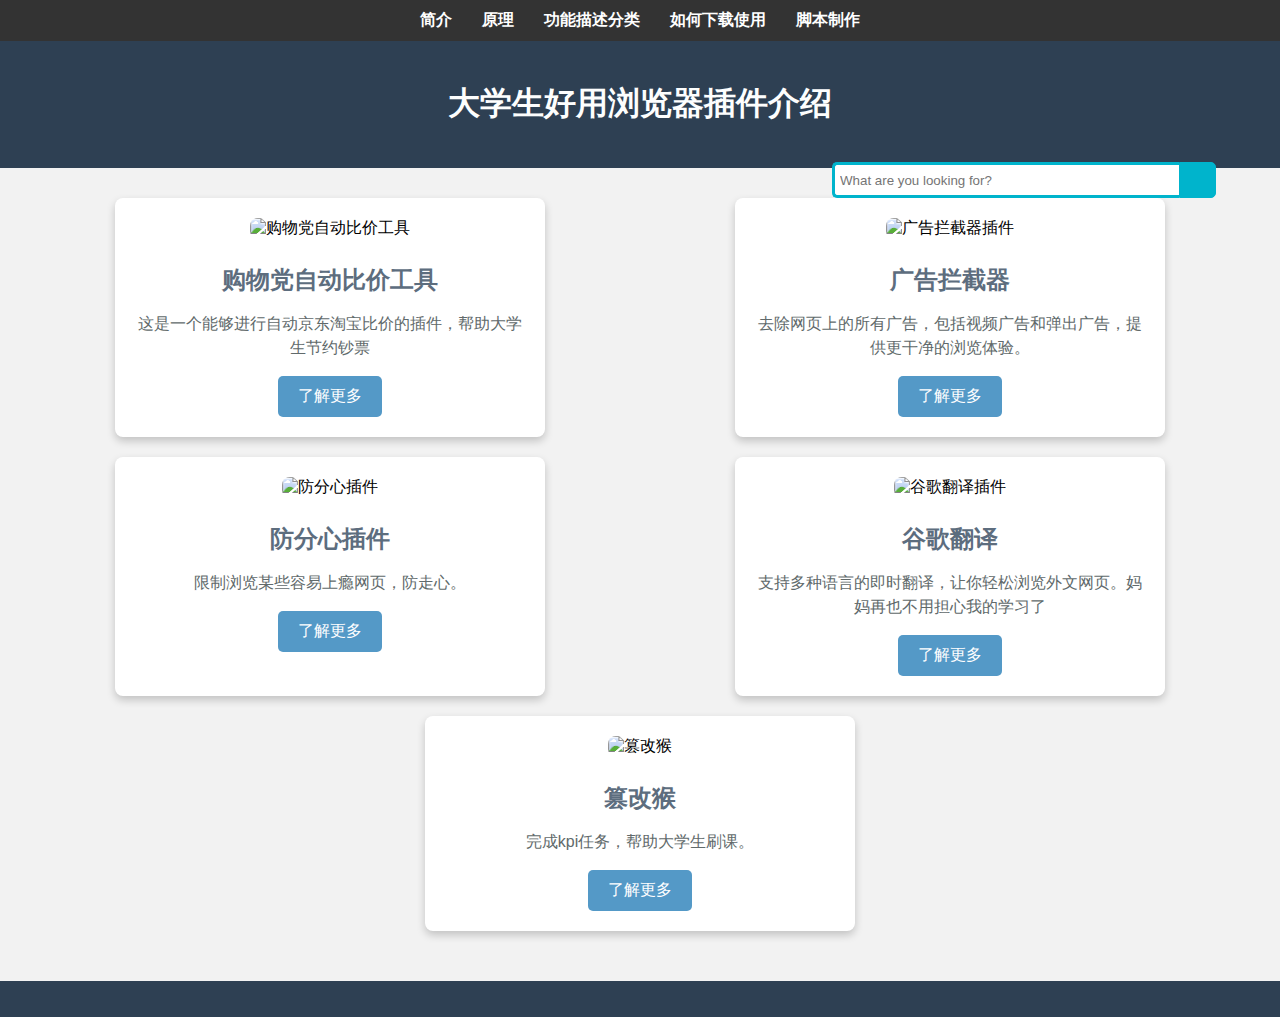
==== index.html @ c026d99a "Add files via upload" ====
<!DOCTYPE html>
<html lang="en">
<head>
    <meta charset="UTF-8">
    <meta name="viewport" content="width=device-width, initial-scale=1.0">
    <title>大学生好用浏览器插件介绍</title>
    <link rel="stylesheet" href="web.css">
</head>
<body>
    <nav class="navbar">
        <div class="nav-container">
            <ul class="nav-list">
                <li><a href="introduction.html">简介</a></li>
                <li><a href="principle.html">原理</a></li>
                <li><a href="functionclassify.html.html">功能描述分类</a></li>
                <li><a href="use.html">如何下载使用</a></li>
                <li><a href="make.html">脚本制作</a></li>
            </ul>
        </div>
    </nav>
    <header>
        <h1>大学生好用浏览器插件介绍</h1>
        <div class="wrap">
            <div class="search">
                <input type="text" class="searchTerm" placeholder="What are you looking for?" id="searchInput">
                <button type="submit" class="searchButton" onclick="searchArticles()">
                    <i class="fa fa-search"></i>
                </button>
            </div>
        </div>
        <script>
            function searchArticles() {
                var input = document.getElementById('searchInput').value.toUpperCase();
                var articles = document.querySelectorAll('.article');
                for (var i = 0; i < articles.length; i++) {
                    var title = articles[i].getAttribute('data-title').toUpperCase();
                    if (title.includes(input)) {
                        articles[i].style.display = "";
                    } else {
                        articles[i].style.display = "none";
                    }
                }
            }
        </script>
    </header>
    <main>
        <section class="plugin" id="plugin-1">
            <img src="/Users/nifangqin/Desktop/web/shoppingcompare.png" alt="购物党自动比价工具">
            <h2>购物党自动比价工具</h2>
            <p>这是一个能够进行自动京东淘宝比价的插件，帮助大学生节约钞票</p>
            <a href="https://chromewebstore.google.com/detail/%E8%B4%AD%E7%89%A9%E5%85%9A%E8%87%AA%E5%8A%A8%E6%AF%94%E4%BB%B7%E5%B7%A5%E5%85%B7/jgphnjokjhjlcnnajmfjlacjnjkhleah">了解更多</a>
        </section>
        <section class="plugin" id="plugin-2">
            <img src="/Users/nifangqin/Desktop/web/adprotect.png" alt="广告拦截器插件">
            <h2>广告拦截器</h2>
            <p>去除网页上的所有广告，包括视频广告和弹出广告，提供更干净的浏览体验。</p>
            <a href="https://chromewebstore.google.com/detail/%E5%B9%BF%E5%91%8A%E7%BB%88%E7%BB%93%E8%80%85/fpdnjdlbdmifoocedhkighhlbchbiikl">了解更多</a>
        </section>
        <section class="plugin" id="plugin-3">
            <img src="/Users/nifangqin/Desktop/web/block.png" alt="防分心插件">
            <h2>防分心插件</h2>
            <p>限制浏览某些容易上瘾网页，防走心。</p>
            <a href="https://blocksite.co/">了解更多</a>
        </section>
        <section class="plugin" id="plugin-4">
            <img src="/Users/nifangqin/Desktop/web/Googletranslation.png" alt="谷歌翻译插件">
            <h2>谷歌翻译</h2>
            <p>支持多种语言的即时翻译，让你轻松浏览外文网页。妈妈再也不用担心我的学习了</p>
            <a href="https://chromewebstore.google.com/detail/google-%E7%BF%BB%E8%AF%91/aapbdbdomjkkjkaonfhkkikfgjllcleb?utm_source=ext_app_menu">了解更多</a>
        </section>
        <section class="plugin" id="plugin-5">
            <img src="/Users/nifangqin/Desktop/web/tampermonkey.png" alt="篡改猴">
            <h2>篡改猴</h2>
            <p>完成kpi任务，帮助大学生刷课。</p>
            <a href="https://chromewebstore.google.com/detail/%E7%AF%A1%E6%94%B9%E7%8C%B4/dhdgffkkebhmkfjojejmpbldmpobfkfo">了解更多</a>
        </section>
    </main>
    <footer>
        <p></p>
    </footer>
</body>
</html>
---- web.css ----
body {
    font-family: Arial, sans-serif;
    margin: 0;
    padding: 0;
    background-color: #F5F5F5; /* 更亮的灰色作为背景色 */
}

header {
    background-color: #2E4053; /* 深蓝灰色 */
    color: #FDFEFE; /* 更亮的白色 */
    padding: 20px;
    text-align: center;
}

main {
    padding: 20px;
    display: flex;
    flex-wrap: wrap;
    justify-content: space-around;
}

.plugin {
    background-color: #ffffff;
    margin: 10px;
    padding: 20px;
    width: calc(33% - 20px);
    box-shadow: 0 4px 8px rgba(0,0,0,0.2); /* 更大的阴影效果 */
    border-radius: 8px;
    text-align: center;
}

.plugin img {
    max-width: 100%; /* 保证图片在容器内完整显示 */
    height: auto;
    border-radius: 8px;
    margin-bottom: 15px;
}

.plugin h2 {
    color: #5D6D7E; /* 柔和的蓝灰色 */
    margin: 10px 0;
}

.plugin p {
    color: #616A6B; /* 深灰色，提高可读性 */
    font-size: 16px;
    line-height: 1.5; /* 增加行高 */
}

.plugin a {
    display: inline-block;
    text-decoration: none;
    background-color: #5499C7; /* 柔和的蓝色 */
    color: #ffffff;
    padding: 10px 20px;
    border-radius: 5px;
    transition: background-color 0.3s, box-shadow 0.3s;
}

.plugin a:hover {
    background-color: #2980B9; /* 更深的蓝色 */
    box-shadow: 0 2px 4px rgba(0,0,0,0.3); /* 悬停时添加阴影 */
}

footer {
    background-color: #2E4053; /* 与头部相同的颜色 */
    color: #FDFEFE;
    text-align: center;
    padding: 10px;
    position: relative;
    width: 100%;
    margin-top: 20px;
    clear: both;
}
.navbar {
    background-color: #333; /* Dark background color */
    color: white;
    padding: 10px 0;
    text-align: center;
}

.nav-container {
    max-width: 1200px;
    margin: 0 auto;
    padding: 0 20px;
}

.nav-list {
    list-style-type: none;
    padding: 0;
    margin: 0;
    display: flex;
    justify-content: center;
    align-items: center;
}

.nav-list li {
    padding: 0 15px;
}

.nav-list li a {
    color: white;
    text-decoration: none;
    font-weight: bold;
    font-size: 16px;
}

.nav-list li a:hover {
    text-decoration: underline;
}

body{
    background: #f2f2f2;
    font-family: 'Open Sans', sans-serif;
  }
  
  .search {
    width: 100%;
    position: relative;
    display: flex;
  }
  
  .searchTerm {
    width: 100%;
    border: 3px solid #00B4CC;
    border-right: none;
    padding: 5px;
    height: 20px;
    border-radius: 5px 0 0 5px;
    outline: none;
    color: #9DBFAF;
  }
  
  .searchTerm:focus{
    color: #00B4CC;
  }
  
  .searchButton {
    width: 40px;
    height: 36px;
    border: 1px solid #00B4CC;
    background: #00B4CC;
    text-align: center;
    color: #fff;
    border-radius: 0 5px 5px 0;
    cursor: pointer;
    font-size: 20px;
  }
  
  /*Resize the wrap to see the search bar change!*/
  .wrap{
    width: 30%;
    position: absolute;
    top: 20%;
    left: 80%;
    transform: translate(-50%, -50%);
  }
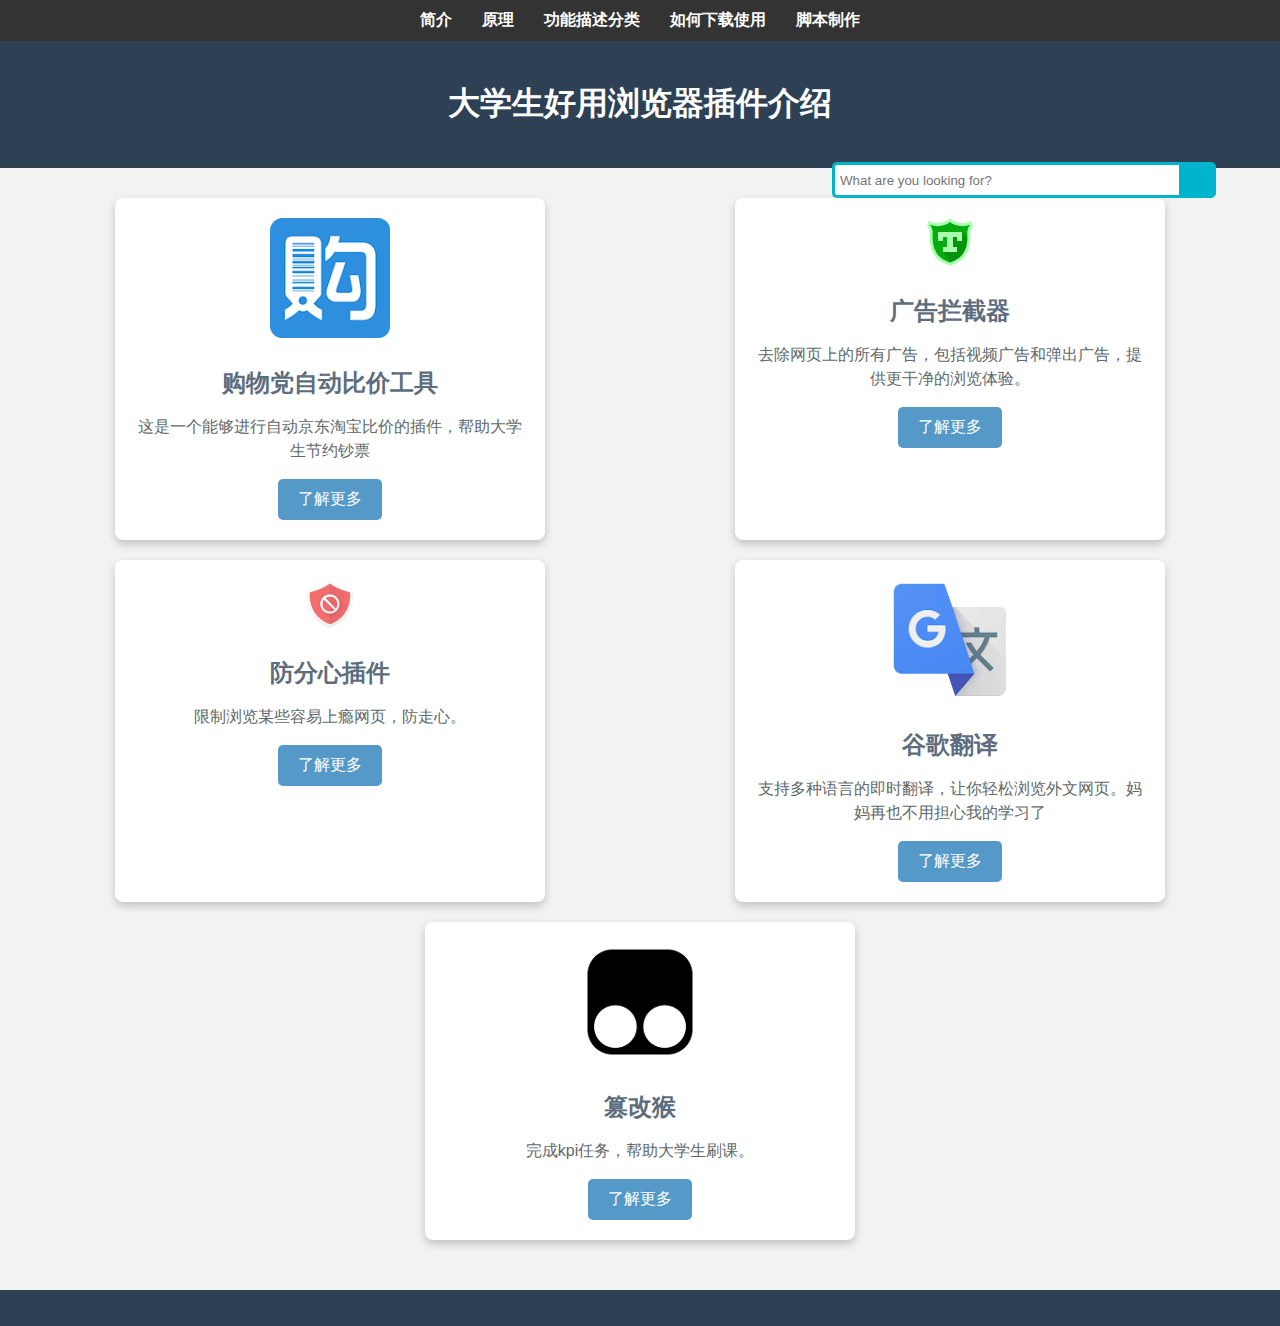
==== commit 0fd8b977: "index.html" ====
--- a/index.html
+++ b/index.html
@@ -45,31 +45,31 @@
     </header>
     <main>
         <section class="plugin" id="plugin-1">
-            <img src="/Users/nifangqin/Desktop/web/shoppingcompare.png" alt="购物党自动比价工具">
+            <img src="shoppingcompare.png" alt="购物党自动比价工具">
             <h2>购物党自动比价工具</h2>
             <p>这是一个能够进行自动京东淘宝比价的插件，帮助大学生节约钞票</p>
             <a href="https://chromewebstore.google.com/detail/%E8%B4%AD%E7%89%A9%E5%85%9A%E8%87%AA%E5%8A%A8%E6%AF%94%E4%BB%B7%E5%B7%A5%E5%85%B7/jgphnjokjhjlcnnajmfjlacjnjkhleah">了解更多</a>
         </section>
         <section class="plugin" id="plugin-2">
-            <img src="/Users/nifangqin/Desktop/web/adprotect.png" alt="广告拦截器插件">
+            <img src="adprotect.png" alt="广告拦截器插件">
             <h2>广告拦截器</h2>
             <p>去除网页上的所有广告，包括视频广告和弹出广告，提供更干净的浏览体验。</p>
             <a href="https://chromewebstore.google.com/detail/%E5%B9%BF%E5%91%8A%E7%BB%88%E7%BB%93%E8%80%85/fpdnjdlbdmifoocedhkighhlbchbiikl">了解更多</a>
         </section>
         <section class="plugin" id="plugin-3">
-            <img src="/Users/nifangqin/Desktop/web/block.png" alt="防分心插件">
+            <img src="block.png" alt="防分心插件">
             <h2>防分心插件</h2>
             <p>限制浏览某些容易上瘾网页，防走心。</p>
             <a href="https://blocksite.co/">了解更多</a>
         </section>
         <section class="plugin" id="plugin-4">
-            <img src="/Users/nifangqin/Desktop/web/Googletranslation.png" alt="谷歌翻译插件">
+            <img src="Googletranslation.png" alt="谷歌翻译插件">
             <h2>谷歌翻译</h2>
             <p>支持多种语言的即时翻译，让你轻松浏览外文网页。妈妈再也不用担心我的学习了</p>
             <a href="https://chromewebstore.google.com/detail/google-%E7%BF%BB%E8%AF%91/aapbdbdomjkkjkaonfhkkikfgjllcleb?utm_source=ext_app_menu">了解更多</a>
         </section>
         <section class="plugin" id="plugin-5">
-            <img src="/Users/nifangqin/Desktop/web/tampermonkey.png" alt="篡改猴">
+            <img src="tampermonkey.png" alt="篡改猴">
             <h2>篡改猴</h2>
             <p>完成kpi任务，帮助大学生刷课。</p>
             <a href="https://chromewebstore.google.com/detail/%E7%AF%A1%E6%94%B9%E7%8C%B4/dhdgffkkebhmkfjojejmpbldmpobfkfo">了解更多</a>
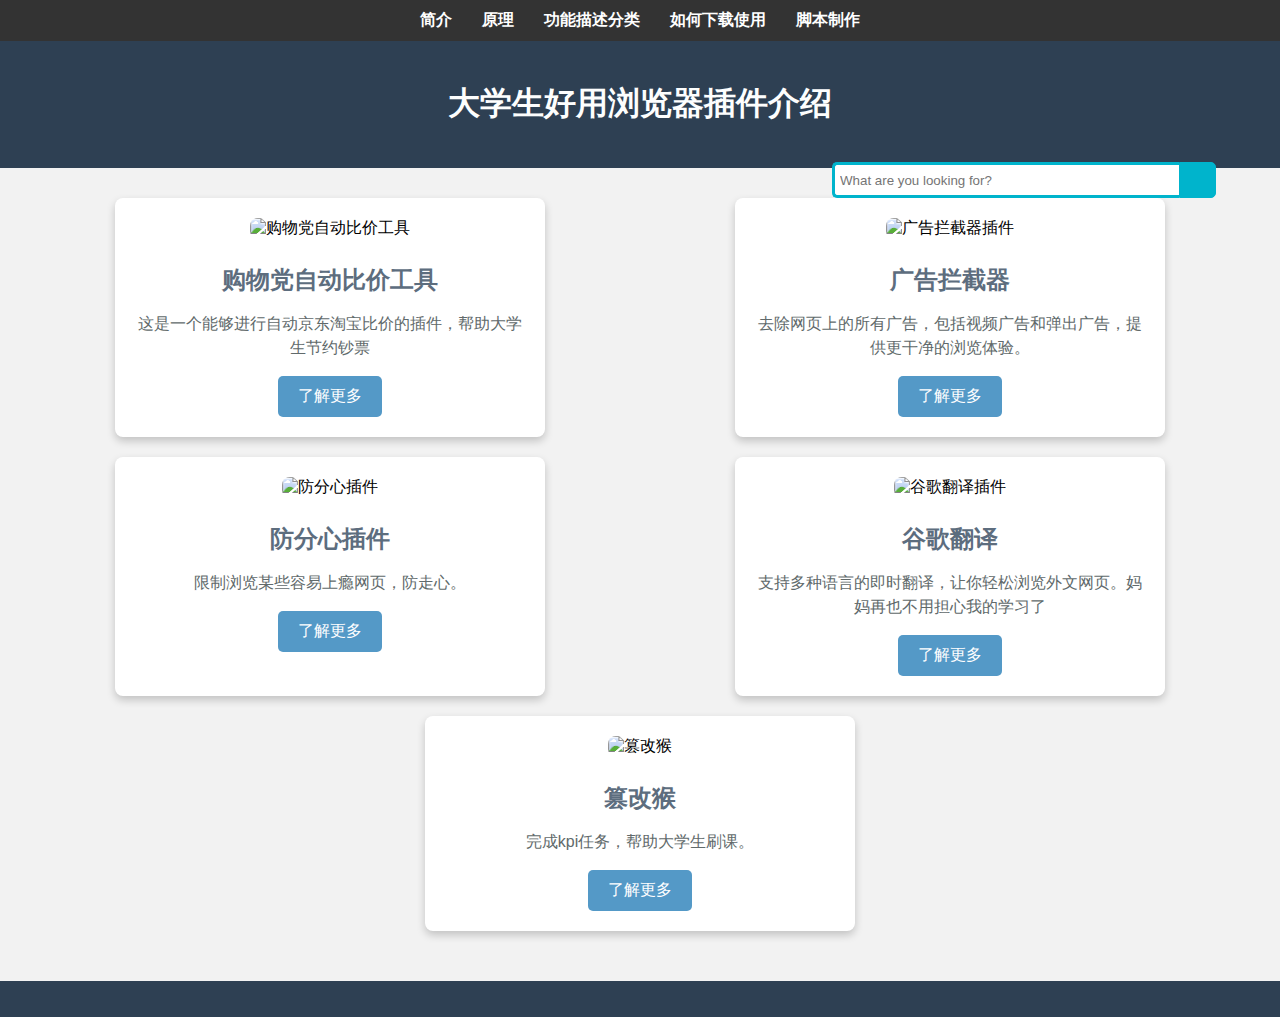
==== commit a386720f: "index.html" ====
--- a/index.html
+++ b/index.html
@@ -12,7 +12,7 @@
             <ul class="nav-list">
                 <li><a href="introduction.html">简介</a></li>
                 <li><a href="principle.html">原理</a></li>
-                <li><a href="functionclassify.html.html">功能描述分类</a></li>
+                <li><a href="functionclassify.html">功能描述分类</a></li>
                 <li><a href="use.html">如何下载使用</a></li>
                 <li><a href="make.html">脚本制作</a></li>
             </ul>
@@ -31,46 +31,86 @@
         <script>
             function searchArticles() {
                 var input = document.getElementById('searchInput').value.toUpperCase();
-                var articles = document.querySelectorAll('.article');
-                for (var i = 0; i < articles.length; i++) {
-                    var title = articles[i].getAttribute('data-title').toUpperCase();
-                    if (title.includes(input)) {
-                        articles[i].style.display = "";
+                var plugins = document.querySelectorAll('.plugin');
+                var foundInPlugins = false;
+                
+                // 搜索插件内容
+                for (var i = 0; i < plugins.length; i++) {
+                    var text = plugins[i].textContent.toUpperCase();
+                    if (text.includes(input)) {
+                        plugins[i].style.display = "";
+                        foundInPlugins = true;
                     } else {
-                        articles[i].style.display = "none";
+                        plugins[i].style.display = "none";
                     }
                 }
+            
+                // 文件列表包括需要搜索的HTML页面
+                var files = ["introduction.html", "principle.html", "functionclassify.html", "use.html", "make.html"];
+                var foundInFiles = false;
+            
+                // 逐个加载并搜索文件
+                files.forEach(file => {
+                    fetch(file)
+                        .then(response => response.text())
+                        .then(text => {
+                            if (text.toUpperCase().includes(input)) {
+                                foundInFiles = true;
+                                console.log("找到匹配项在文件: " + file);
+                            }
+                        })
+                        .catch(err => console.error("加载文件失败: " + file, err));
+                });
+            
+                // 根据搜索结果更新用户界面
+                setTimeout(() => {
+                    if (!foundInPlugins && !foundInFiles && input.trim() !== '') {
+                        alert('没有找到相关的插件信息或文本内容。');
+                    }
+            
+                    // 显示返回主页链接
+                    document.getElementById('returnHome').style.display = 'block';
+                }, 500);  // 延时确保所有文件加载和检查完毕
             }
-        </script>
+            </script>
+            
+    <div class="container">
+        <div id="returnHome" style="display:none;">
+            <a href="index.html" style="color:white;">返回主页</a>
+        </div>
+    </div>
+        
     </header>
     <main>
+
+    
         <section class="plugin" id="plugin-1">
-            <img src="shoppingcompare.png" alt="购物党自动比价工具">
+            <img src="/Users/nifangqin/Desktop/web/shoppingcompare.png" alt="购物党自动比价工具">
             <h2>购物党自动比价工具</h2>
             <p>这是一个能够进行自动京东淘宝比价的插件，帮助大学生节约钞票</p>
             <a href="https://chromewebstore.google.com/detail/%E8%B4%AD%E7%89%A9%E5%85%9A%E8%87%AA%E5%8A%A8%E6%AF%94%E4%BB%B7%E5%B7%A5%E5%85%B7/jgphnjokjhjlcnnajmfjlacjnjkhleah">了解更多</a>
         </section>
         <section class="plugin" id="plugin-2">
-            <img src="adprotect.png" alt="广告拦截器插件">
+            <img src="/Users/nifangqin/Desktop/web/adprotect.png" alt="广告拦截器插件">
             <h2>广告拦截器</h2>
             <p>去除网页上的所有广告，包括视频广告和弹出广告，提供更干净的浏览体验。</p>
             <a href="https://chromewebstore.google.com/detail/%E5%B9%BF%E5%91%8A%E7%BB%88%E7%BB%93%E8%80%85/fpdnjdlbdmifoocedhkighhlbchbiikl">了解更多</a>
         </section>
         <section class="plugin" id="plugin-3">
-            <img src="block.png" alt="防分心插件">
+            <img src="/Users/nifangqin/Desktop/web/block.png" alt="防分心插件">
             <h2>防分心插件</h2>
             <p>限制浏览某些容易上瘾网页，防走心。</p>
             <a href="https://blocksite.co/">了解更多</a>
         </section>
         <section class="plugin" id="plugin-4">
-            <img src="Googletranslation.png" alt="谷歌翻译插件">
+            <img src="/Users/nifangqin/Desktop/web/Googletranslation.png" alt="谷歌翻译插件">
             <h2>谷歌翻译</h2>
-            <p>支持多种语言的即时翻译，让你轻松浏览外文网页。妈妈再也不用担心我的学习了</p>
+            <p> 支持多种语言的即时翻译，让你轻松浏览外文网页。妈妈再也不用担心我的学习了</p>
             <a href="https://chromewebstore.google.com/detail/google-%E7%BF%BB%E8%AF%91/aapbdbdomjkkjkaonfhkkikfgjllcleb?utm_source=ext_app_menu">了解更多</a>
         </section>
         <section class="plugin" id="plugin-5">
-            <img src="tampermonkey.png" alt="篡改猴">
-            <h2>篡改猴</h2>
+            <img src="/Users/nifangqin/Desktop/web/tampermonkey.png" alt="篡改猴">
+            <h2 >篡改猴</h2>
             <p>完成kpi任务，帮助大学生刷课。</p>
             <a href="https://chromewebstore.google.com/detail/%E7%AF%A1%E6%94%B9%E7%8C%B4/dhdgffkkebhmkfjojejmpbldmpobfkfo">了解更多</a>
         </section>
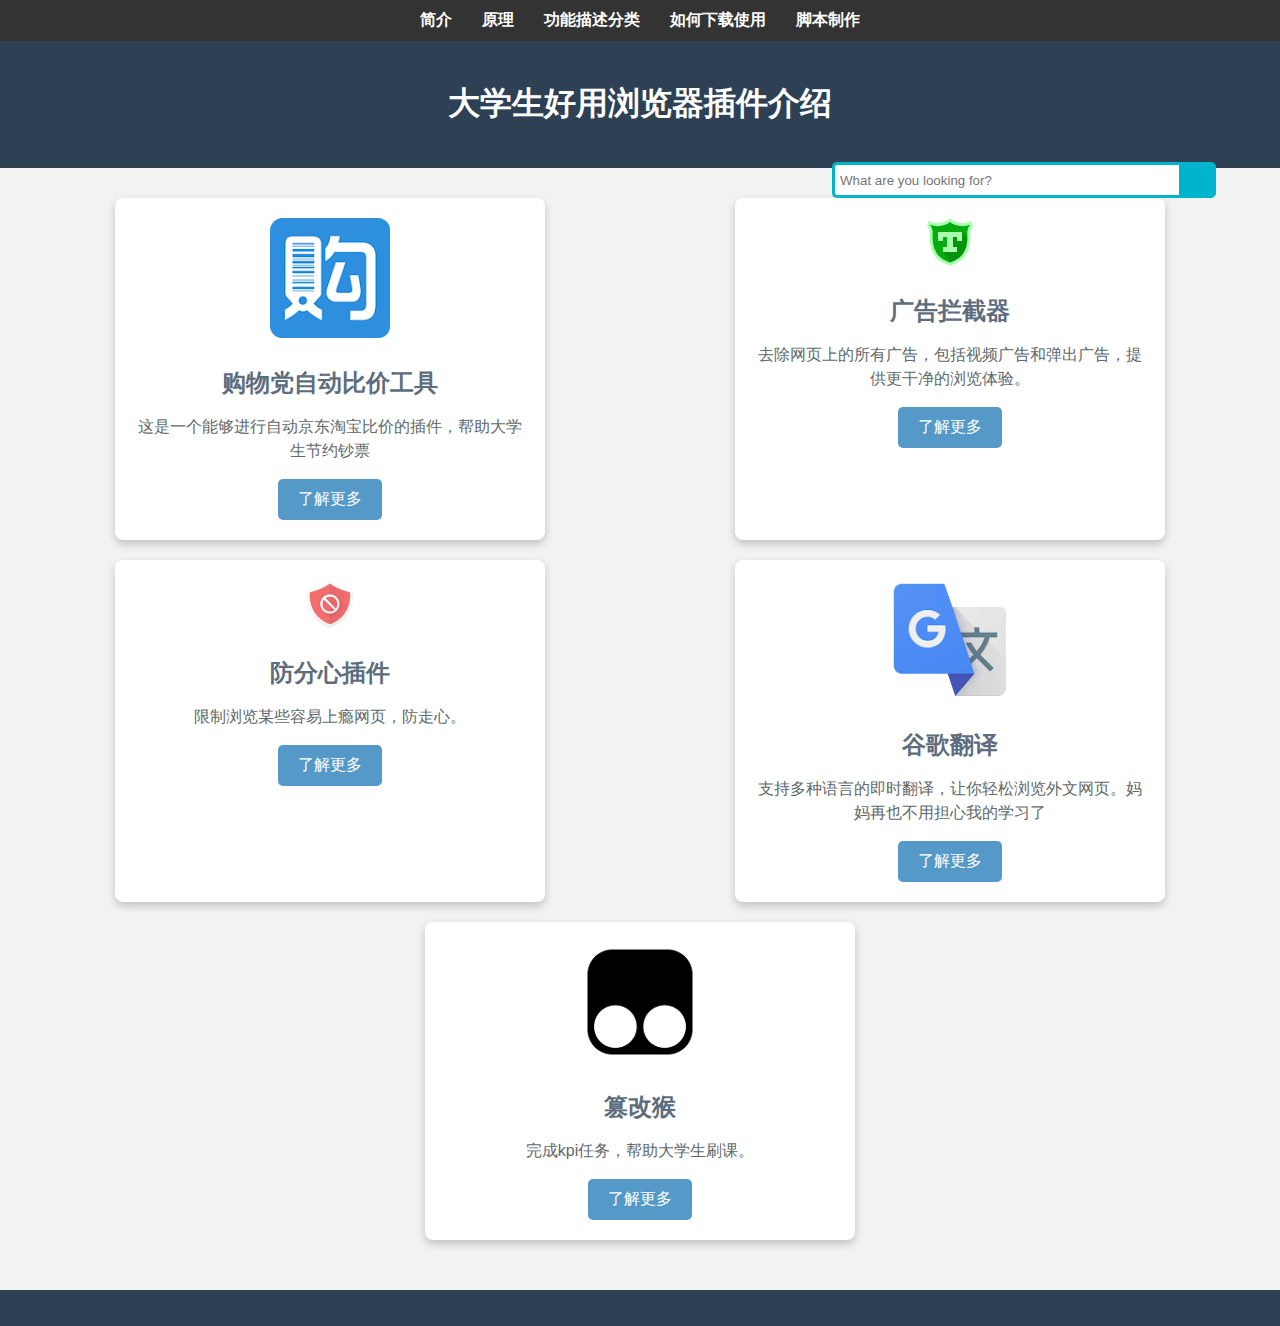
==== commit 550e360f: "index.html" ====
--- a/index.html
+++ b/index.html
@@ -85,31 +85,31 @@
 
     
         <section class="plugin" id="plugin-1">
-            <img src="/Users/nifangqin/Desktop/web/shoppingcompare.png" alt="购物党自动比价工具">
+            <img src="shoppingcompare.png" alt="购物党自动比价工具">
             <h2>购物党自动比价工具</h2>
             <p>这是一个能够进行自动京东淘宝比价的插件，帮助大学生节约钞票</p>
             <a href="https://chromewebstore.google.com/detail/%E8%B4%AD%E7%89%A9%E5%85%9A%E8%87%AA%E5%8A%A8%E6%AF%94%E4%BB%B7%E5%B7%A5%E5%85%B7/jgphnjokjhjlcnnajmfjlacjnjkhleah">了解更多</a>
         </section>
         <section class="plugin" id="plugin-2">
-            <img src="/Users/nifangqin/Desktop/web/adprotect.png" alt="广告拦截器插件">
+            <img src="adprotect.png" alt="广告拦截器插件">
             <h2>广告拦截器</h2>
             <p>去除网页上的所有广告，包括视频广告和弹出广告，提供更干净的浏览体验。</p>
             <a href="https://chromewebstore.google.com/detail/%E5%B9%BF%E5%91%8A%E7%BB%88%E7%BB%93%E8%80%85/fpdnjdlbdmifoocedhkighhlbchbiikl">了解更多</a>
         </section>
         <section class="plugin" id="plugin-3">
-            <img src="/Users/nifangqin/Desktop/web/block.png" alt="防分心插件">
+            <img src="block.png" alt="防分心插件">
             <h2>防分心插件</h2>
             <p>限制浏览某些容易上瘾网页，防走心。</p>
             <a href="https://blocksite.co/">了解更多</a>
         </section>
         <section class="plugin" id="plugin-4">
-            <img src="/Users/nifangqin/Desktop/web/Googletranslation.png" alt="谷歌翻译插件">
+            <img src="Googletranslation.png" alt="谷歌翻译插件">
             <h2>谷歌翻译</h2>
             <p> 支持多种语言的即时翻译，让你轻松浏览外文网页。妈妈再也不用担心我的学习了</p>
             <a href="https://chromewebstore.google.com/detail/google-%E7%BF%BB%E8%AF%91/aapbdbdomjkkjkaonfhkkikfgjllcleb?utm_source=ext_app_menu">了解更多</a>
         </section>
         <section class="plugin" id="plugin-5">
-            <img src="/Users/nifangqin/Desktop/web/tampermonkey.png" alt="篡改猴">
+            <img src="tampermonkey.png" alt="篡改猴">
             <h2 >篡改猴</h2>
             <p>完成kpi任务，帮助大学生刷课。</p>
             <a href="https://chromewebstore.google.com/detail/%E7%AF%A1%E6%94%B9%E7%8C%B4/dhdgffkkebhmkfjojejmpbldmpobfkfo">了解更多</a>
